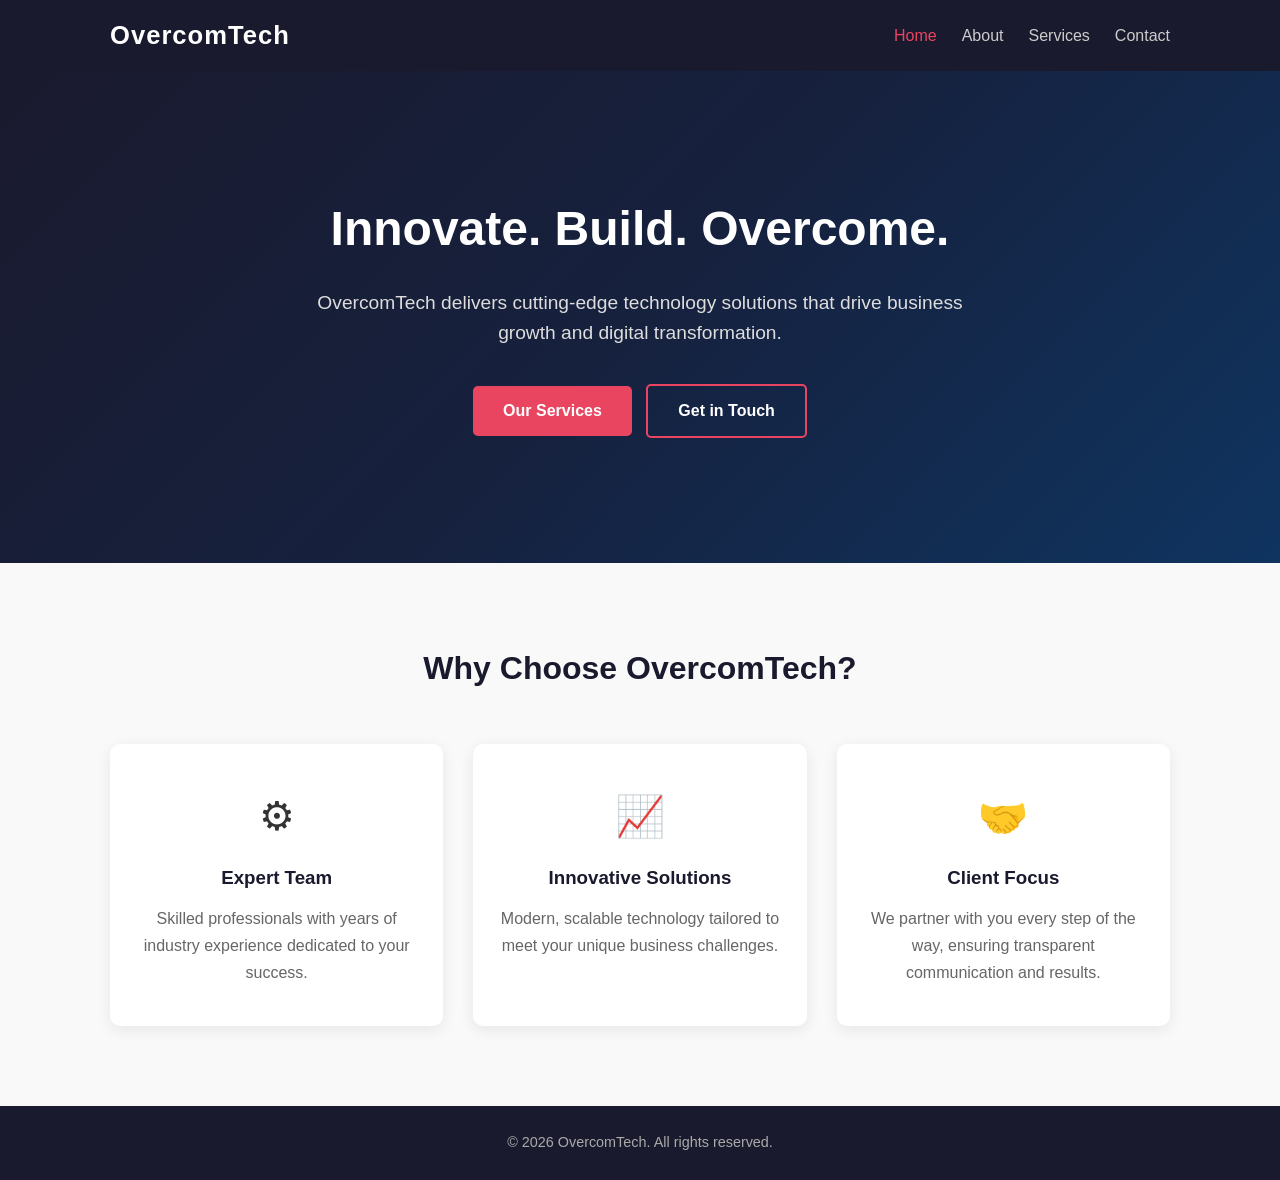
==== index.html @ d61a39d2 "OVERCOMTECH PROJECT" ====
<!DOCTYPE html>
<html lang="en">
<head>
    <meta charset="UTF-8">
    <meta name="viewport" content="width=device-width, initial-scale=1.0">
    <title>OvercomTech - Business Solutions</title>
    <link rel="stylesheet" href="css/style.css">
</head>
<body>
    <header>
        <nav class="navbar">
            <div class="container">
                <a href="index.html" class="logo">OvercomTech</a>
                <ul class="nav-links">
                    <li><a href="index.html" class="active">Home</a></li>
                    <li><a href="about.html">About</a></li>
                    <li><a href="services.html">Services</a></li>
                    <li><a href="contact.html">Contact</a></li>
                </ul>
                <button class="hamburger" aria-label="Toggle menu">
                    <span></span><span></span><span></span>
                </button>
            </div>
        </nav>
    </header>

    <section class="hero">
        <div class="container">
            <h1>Innovate. Build. Overcome.</h1>
            <p>OvercomTech delivers cutting-edge technology solutions that drive business growth and digital transformation.</p>
            <a href="services.html" class="btn btn-primary">Our Services</a>
            <a href="contact.html" class="btn btn-secondary">Get in Touch</a>
        </div>
    </section>

    <section class="features">
        <div class="container">
            <h2>Why Choose OvercomTech?</h2>
            <div class="features-grid">
                <div class="feature-card">
                    <div class="feature-icon">&#9881;</div>
                    <h3>Expert Team</h3>
                    <p>Skilled professionals with years of industry experience dedicated to your success.</p>
                </div>
                <div class="feature-card">
                    <div class="feature-icon">&#128200;</div>
                    <h3>Innovative Solutions</h3>
                    <p>Modern, scalable technology tailored to meet your unique business challenges.</p>
                </div>
                <div class="feature-card">
                    <div class="feature-icon">&#129309;</div>
                    <h3>Client Focus</h3>
                    <p>We partner with you every step of the way, ensuring transparent communication and results.</p>
                </div>
            </div>
        </div>
    </section>

    <footer>
        <div class="container">
            <p>&copy; 2026 OvercomTech. All rights reserved.</p>
        </div>
    </footer>

    <script src="js/script.js"></script>
</body>
</html>
---- css/style.css ----
* {
    margin: 0;
    padding: 0;
    box-sizing: border-box;
}

body {
    font-family: 'Segoe UI', Tahoma, Geneva, Verdana, sans-serif;
    line-height: 1.6;
    color: #333;
    background: #f9f9f9;
}

.container {
    width: 90%;
    max-width: 1100px;
    margin: 0 auto;
    padding: 0 20px;
}

/* Navbar */
.navbar {
    background: #1a1a2e;
    color: #fff;
    padding: 15px 0;
    position: sticky;
    top: 0;
    z-index: 1000;
}

.navbar .container {
    display: flex;
    justify-content: space-between;
    align-items: center;
}

.logo {
    font-size: 1.6rem;
    font-weight: 700;
    color: #fff;
    text-decoration: none;
    letter-spacing: 1px;
}

.nav-links {
    list-style: none;
    display: flex;
    gap: 25px;
}

.nav-links a {
    color: #ccc;
    text-decoration: none;
    font-weight: 500;
    transition: color 0.3s;
}

.nav-links a:hover,
.nav-links a.active {
    color: #e94560;
}

/* Hamburger */
.hamburger {
    display: none;
    flex-direction: column;
    cursor: pointer;
    background: none;
    border: none;
    padding: 5px;
}

.hamburger span {
    width: 25px;
    height: 3px;
    background: #fff;
    margin: 3px 0;
    transition: 0.3s;
}

/* Hero */
.hero {
    background: linear-gradient(135deg, #1a1a2e 0%, #16213e 50%, #0f3460 100%);
    color: #fff;
    text-align: center;
    padding: 120px 20px;
}

.hero h1 {
    font-size: 3rem;
    margin-bottom: 20px;
}

.hero p {
    font-size: 1.2rem;
    max-width: 650px;
    margin: 0 auto 30px;
    color: #ddd;
}

/* Buttons */
.btn {
    display: inline-block;
    padding: 12px 30px;
    text-decoration: none;
    border-radius: 5px;
    font-weight: 600;
    transition: background 0.3s, transform 0.2s;
    margin: 5px;
    border: none;
    cursor: pointer;
}

.btn:hover {
    transform: translateY(-2px);
}

.btn-primary {
    background: #e94560;
    color: #fff;
}

.btn-primary:hover {
    background: #c73650;
}

.btn-secondary {
    background: transparent;
    color: #fff;
    border: 2px solid #e94560;
}

.btn-secondary:hover {
    background: #e94560;
}

/* Features Section */
.features {
    padding: 80px 0;
    text-align: center;
}

.features h2 {
    font-size: 2rem;
    margin-bottom: 50px;
    color: #1a1a2e;
}

.features-grid {
    display: grid;
    grid-template-columns: repeat(auto-fit, minmax(280px, 1fr));
    gap: 30px;
}

.feature-card {
    background: #fff;
    padding: 40px 25px;
    border-radius: 10px;
    box-shadow: 0 4px 15px rgba(0,0,0,0.08);
    transition: transform 0.3s, box-shadow 0.3s;
}

.feature-card:hover {
    transform: translateY(-8px);
    box-shadow: 0 8px 25px rgba(0,0,0,0.12);
}

.feature-icon {
    font-size: 2.5rem;
    margin-bottom: 15px;
}

.feature-card h3 {
    margin-bottom: 12px;
    color: #1a1a2e;
}

.feature-card p {
    color: #666;
    line-height: 1.7;
}

/* Page Header */
.page-header {
    background: linear-gradient(135deg, #1a1a2e, #0f3460);
    color: #fff;
    text-align: center;
    padding: 80px 20px;
}

.page-header h1 {
    font-size: 2.5rem;
    margin-bottom: 12px;
}

.page-header p {
    font-size: 1.1rem;
    color: #ccc;
}

/* Content Section (About) */
.content-section {
    padding: 80px 0;
}

.content-block {
    margin-bottom: 40px;
    background: #fff;
    padding: 30px;
    border-radius: 10px;
    box-shadow: 0 2px 10px rgba(0,0,0,0.06);
}

.content-block h2 {
    color: #1a1a2e;
    margin-bottom: 15px;
}

.content-block p {
    color: #555;
    line-height: 1.8;
}

/* Services List */
.services-list {
    padding: 80px 0;
}

.service-item {
    background: #fff;
    padding: 30px;
    margin-bottom: 20px;
    border-radius: 10px;
    box-shadow: 0 2px 10px rgba(0,0,0,0.06);
    border-left: 4px solid #e94560;
    transition: transform 0.3s;
}

.service-item:hover {
    transform: translateX(8px);
}

.service-item h3 {
    color: #1a1a2e;
    margin-bottom: 10px;
}

.service-item p {
    color: #555;
    line-height: 1.7;
}

/* Contact Section */
.contact-section {
    padding: 80px 0;
}

.contact-section .container {
    display: grid;
    grid-template-columns: 1fr 1fr;
    gap: 50px;
}

.contact-info h2 {
    margin-bottom: 20px;
    color: #1a1a2e;
}

.contact-info p {
    margin-bottom: 10px;
    color: #555;
}

.contact-form {
    background: #fff;
    padding: 30px;
    border-radius: 10px;
    box-shadow: 0 2px 10px rgba(0,0,0,0.06);
}

.form-group {
    margin-bottom: 20px;
}

.form-group label {
    display: block;
    margin-bottom: 6px;
    font-weight: 600;
    color: #333;
}

.form-group input,
.form-group textarea {
    width: 100%;
    padding: 12px;
    border: 1px solid #ddd;
    border-radius: 5px;
    font-size: 1rem;
    transition: border-color 0.3s;
}

.form-group input:focus,
.form-group textarea:focus {
    outline: none;
    border-color: #e94560;
}

/* Footer */
footer {
    background: #1a1a2e;
    color: #aaa;
    text-align: center;
    padding: 25px 0;
    font-size: 0.9rem;
}

/* Success message */
.success-message {
    background: #d4edda;
    color: #155724;
    padding: 15px;
    border-radius: 5px;
    margin-top: 15px;
    text-align: center;
}

/* Responsive */
@media (max-width: 768px) {
    .nav-links {
        display: none;
        flex-direction: column;
        background: #1a1a2e;
        position: absolute;
        top: 60px;
        right: 0;
        width: 200px;
        padding: 20px;
        border-radius: 0 0 0 10px;
    }

    .nav-links.open {
        display: flex;
    }

    .hamburger {
        display: flex;
    }

    .hero h1 {
        font-size: 2rem;
    }

    .contact-section .container {
        grid-template-columns: 1fr;
    }

    .features-grid {
        grid-template-columns: 1fr;
    }
}
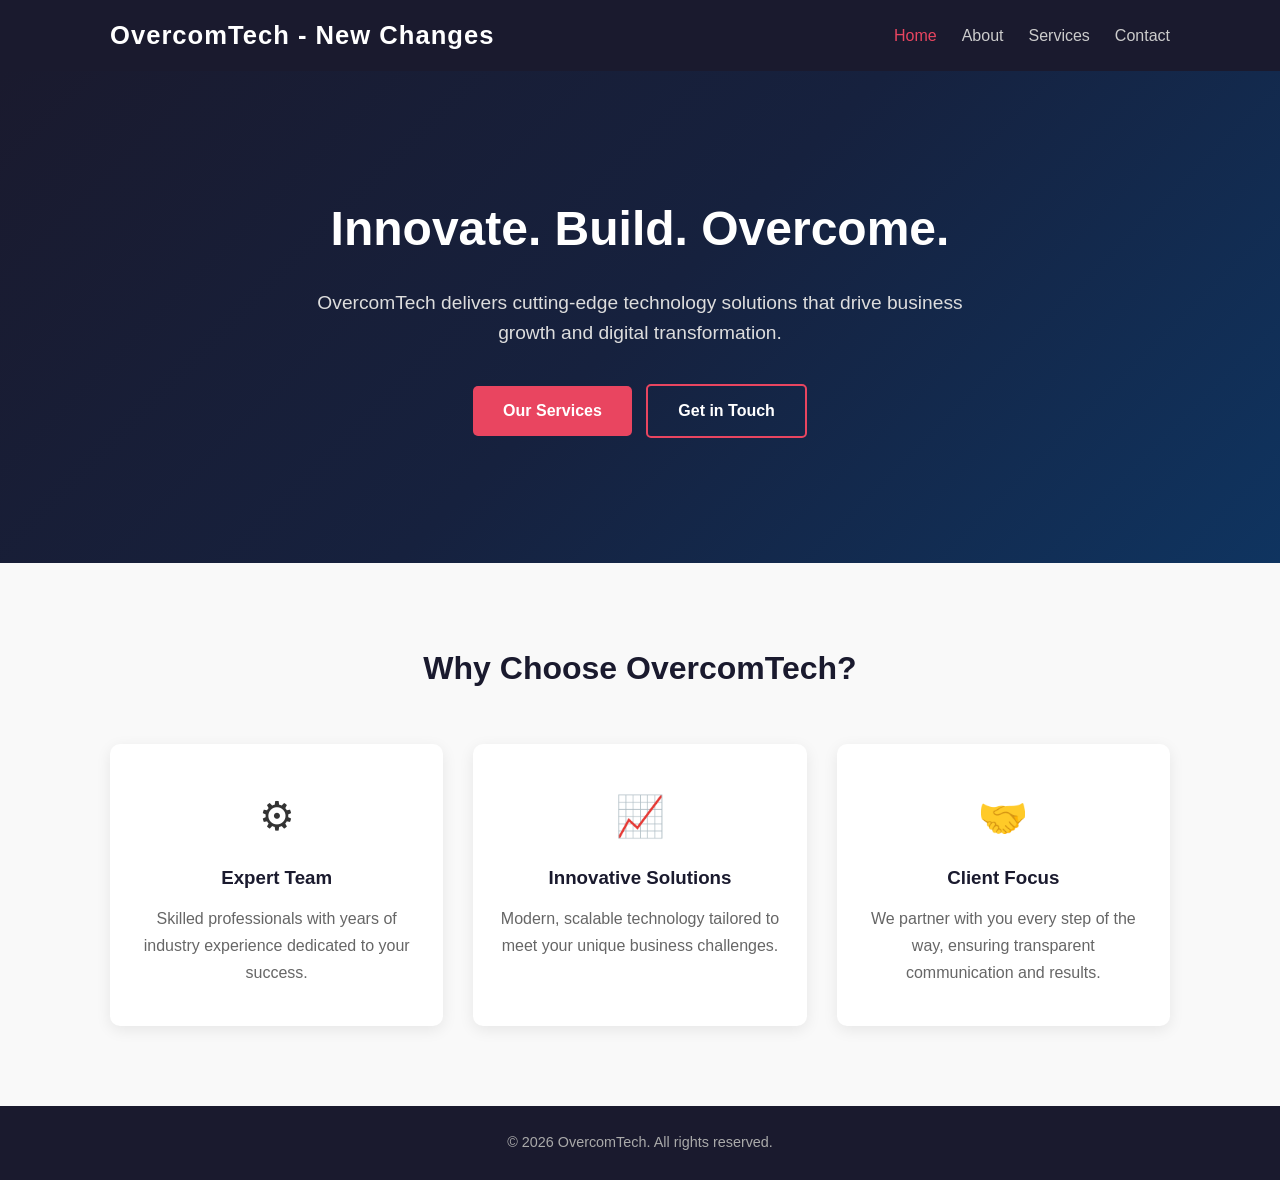
==== commit ed0854c5: "FIRST EDIT index.js" ====
--- a/index.html
+++ b/index.html
@@ -10,7 +10,7 @@
     <header>
         <nav class="navbar">
             <div class="container">
-                <a href="index.html" class="logo">OvercomTech</a>
+                <a href="index.html" class="logo">OvercomTech - New Changes</a>
                 <ul class="nav-links">
                     <li><a href="index.html" class="active">Home</a></li>
                     <li><a href="about.html">About</a></li>
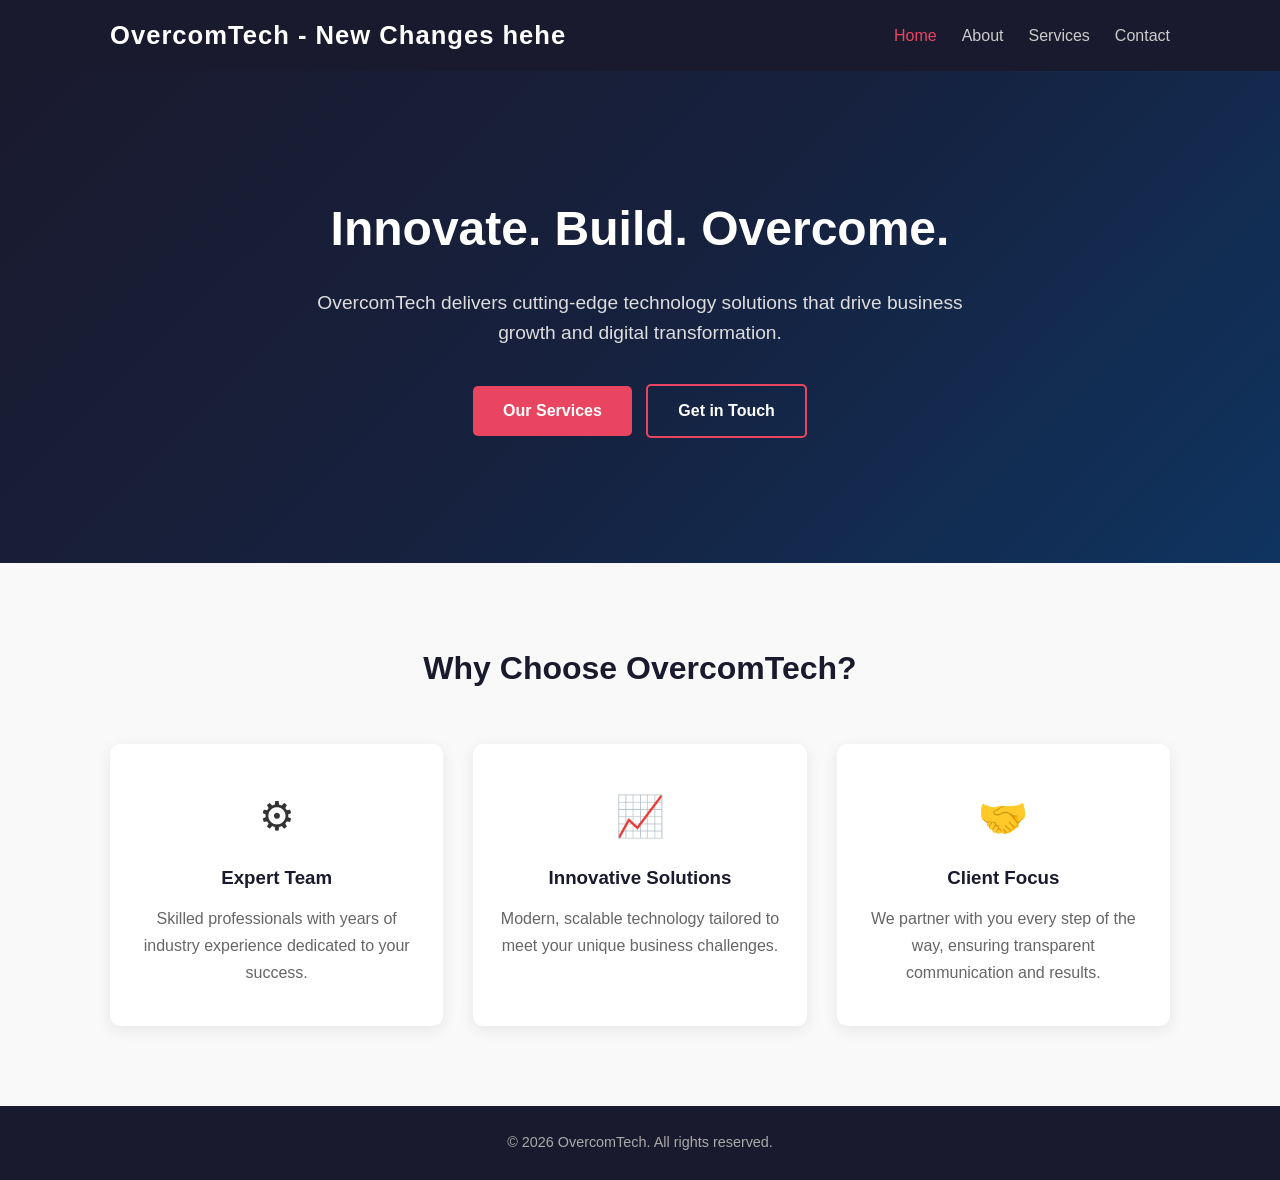
==== commit c668a784: "EDITED index" ====
--- a/index.html
+++ b/index.html
@@ -10,7 +10,7 @@
     <header>
         <nav class="navbar">
             <div class="container">
-                <a href="index.html" class="logo">OvercomTech - New Changes</a>
+                <a href="index.html" class="logo">OvercomTech - New Changes hehe</a>
                 <ul class="nav-links">
                     <li><a href="index.html" class="active">Home</a></li>
                     <li><a href="about.html">About</a></li>
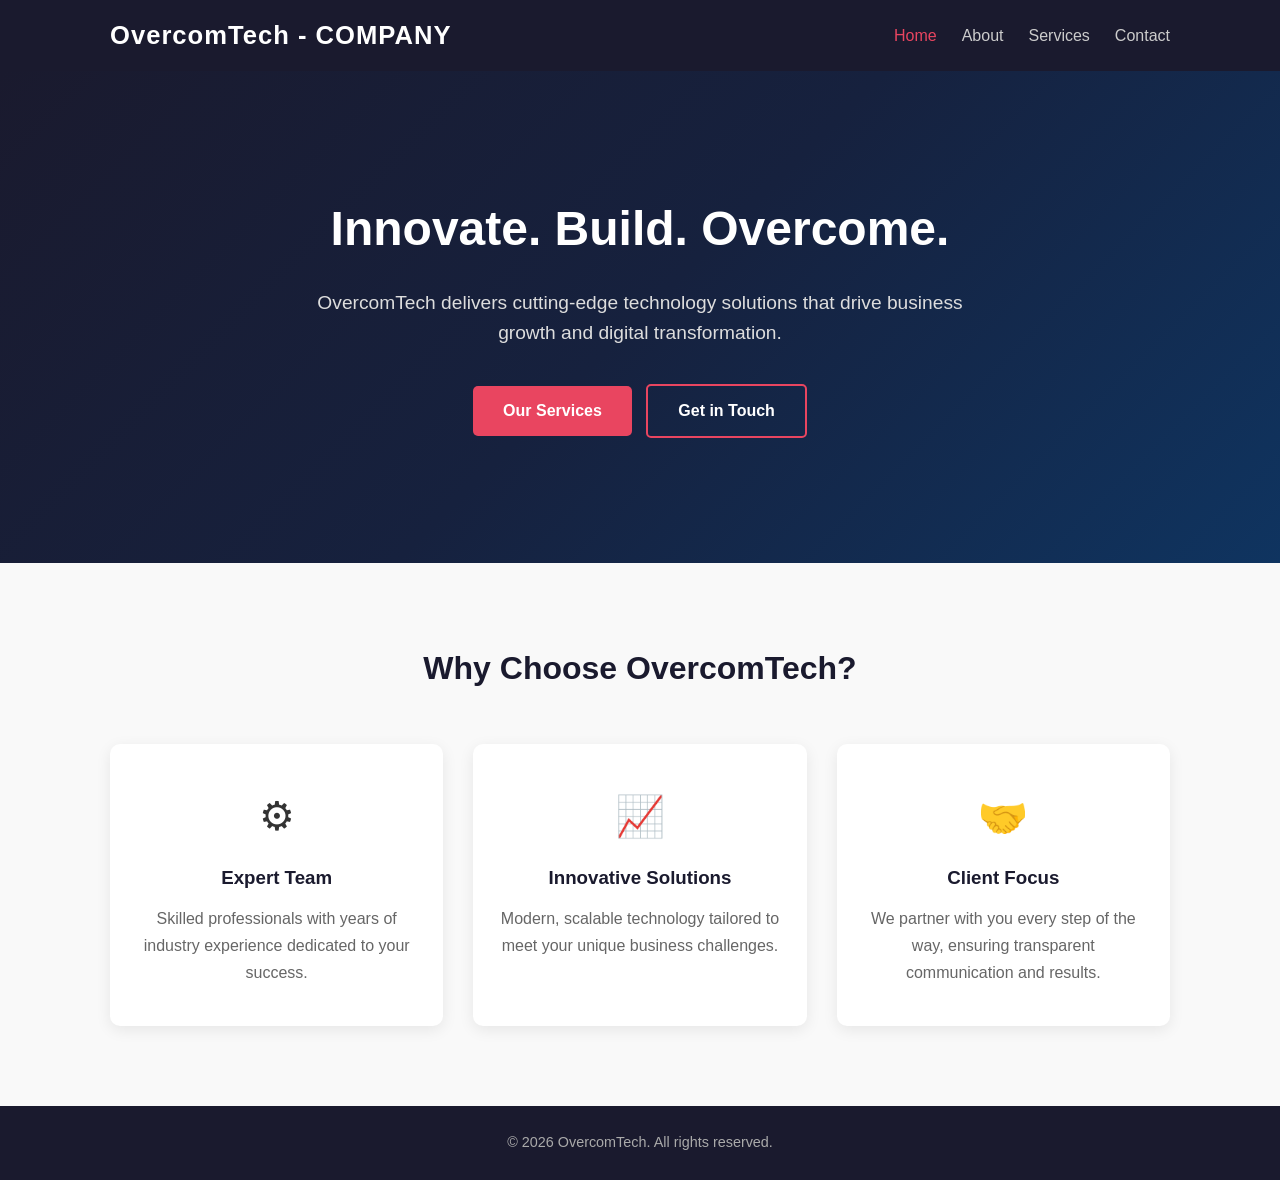
==== commit eaa6f3ca: "FIXED" ====
--- a/index.html
+++ b/index.html
@@ -10,7 +10,7 @@
     <header>
         <nav class="navbar">
             <div class="container">
-                <a href="index.html" class="logo">OvercomTech - New Changes hehe</a>
+                <a href="index.html" class="logo">OvercomTech - COMPANY</a>
                 <ul class="nav-links">
                     <li><a href="index.html" class="active">Home</a></li>
                     <li><a href="about.html">About</a></li>
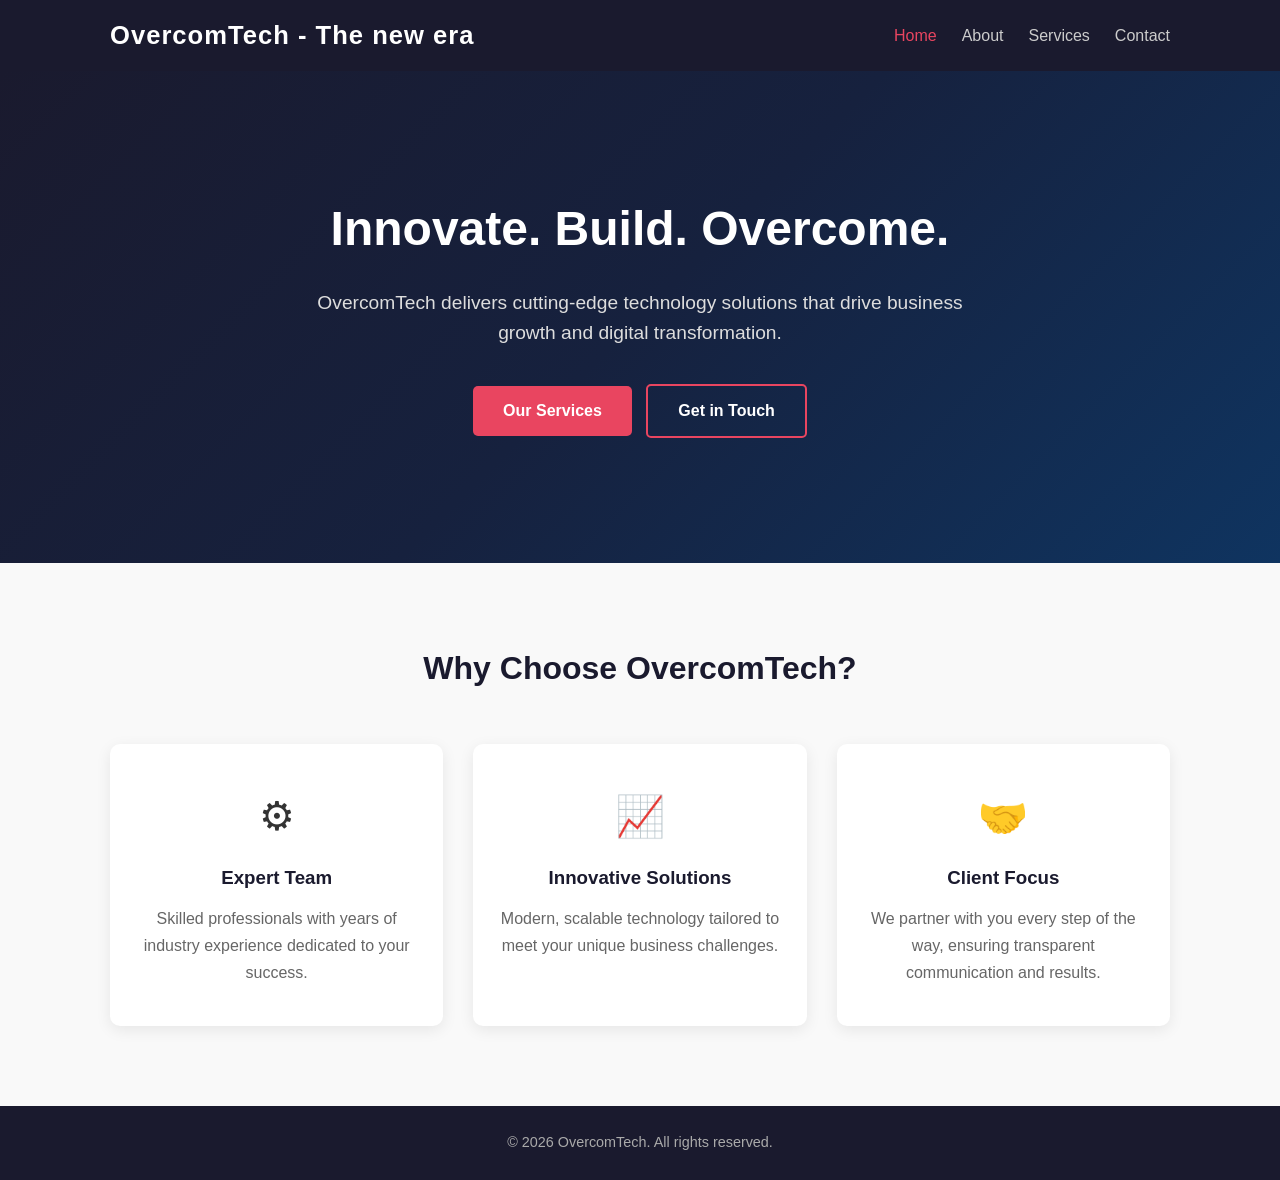
==== commit 5f17a175: "NEW TEXT LOGO" ====
--- a/index.html
+++ b/index.html
@@ -10,7 +10,7 @@
     <header>
         <nav class="navbar">
             <div class="container">
-                <a href="index.html" class="logo">OvercomTech - COMPANY</a>
+                <a href="index.html" class="logo">OvercomTech - The new era</a>
                 <ul class="nav-links">
                     <li><a href="index.html" class="active">Home</a></li>
                     <li><a href="about.html">About</a></li>
